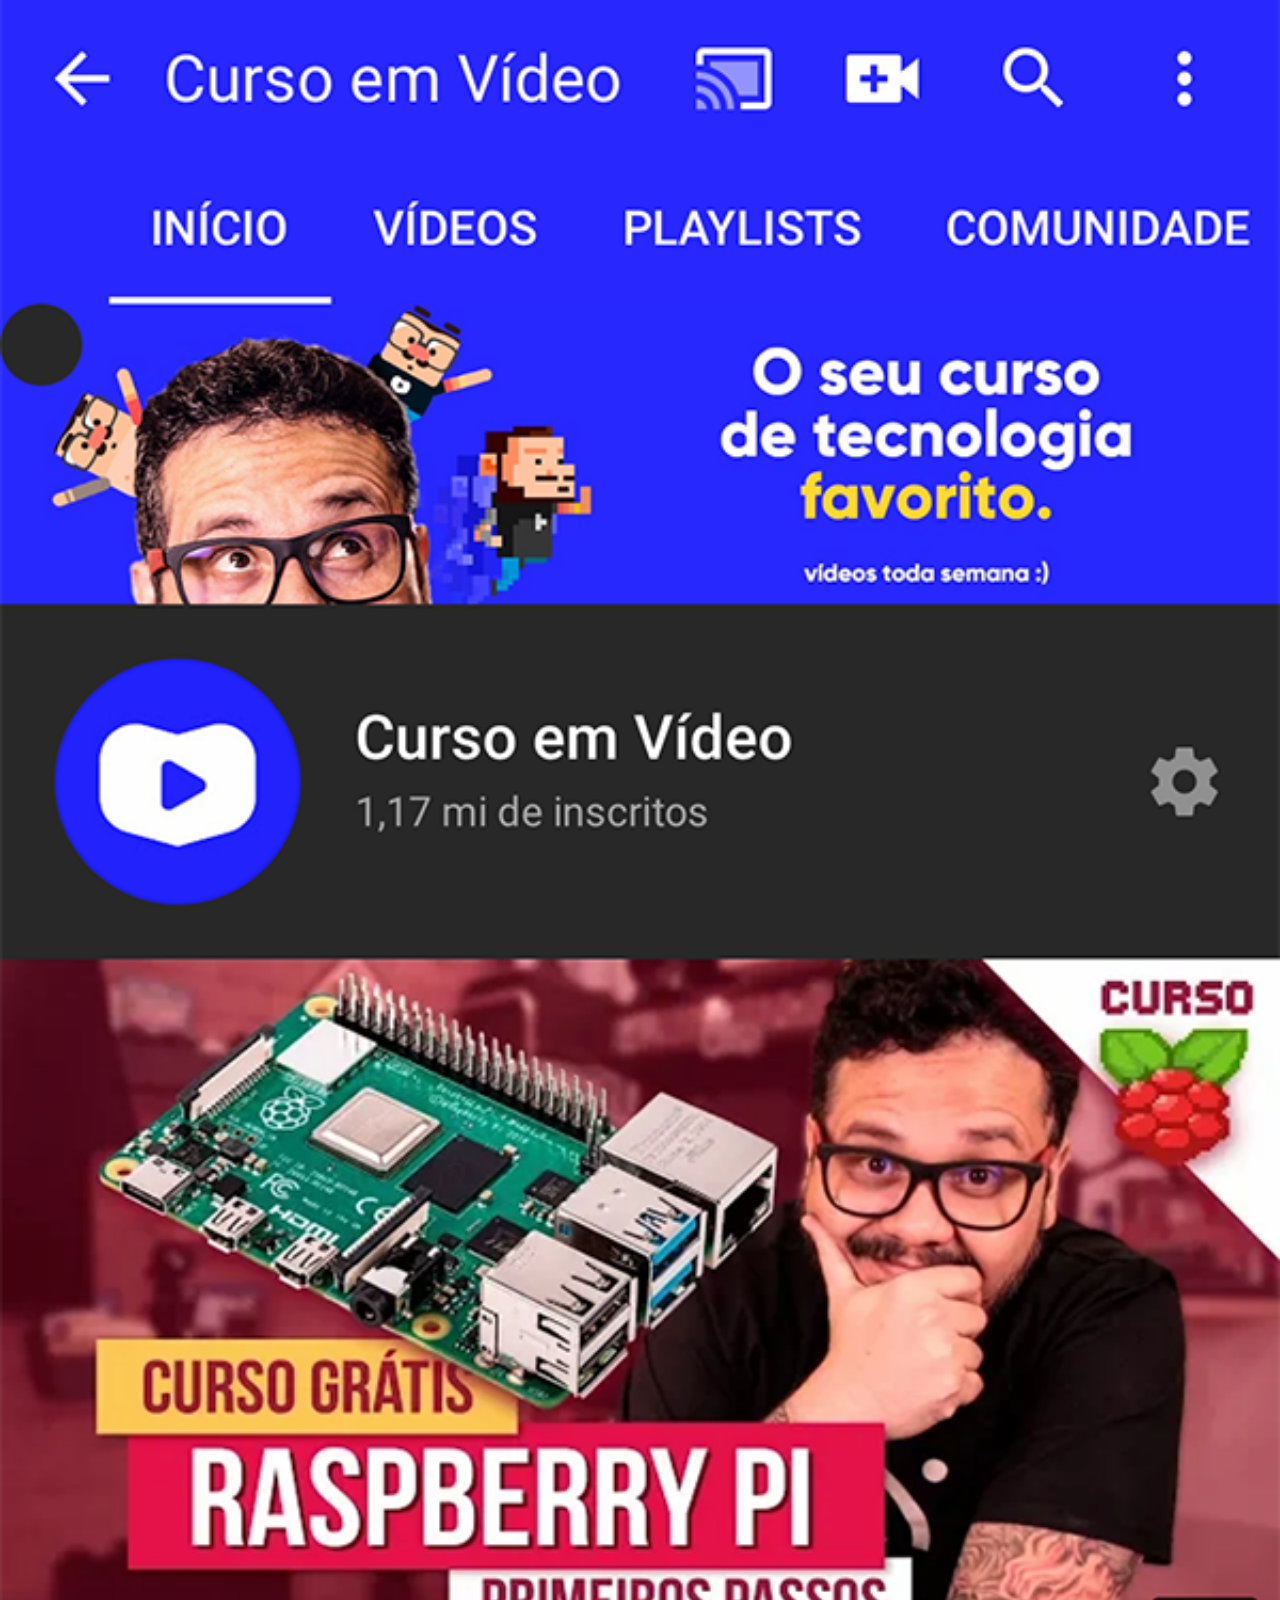
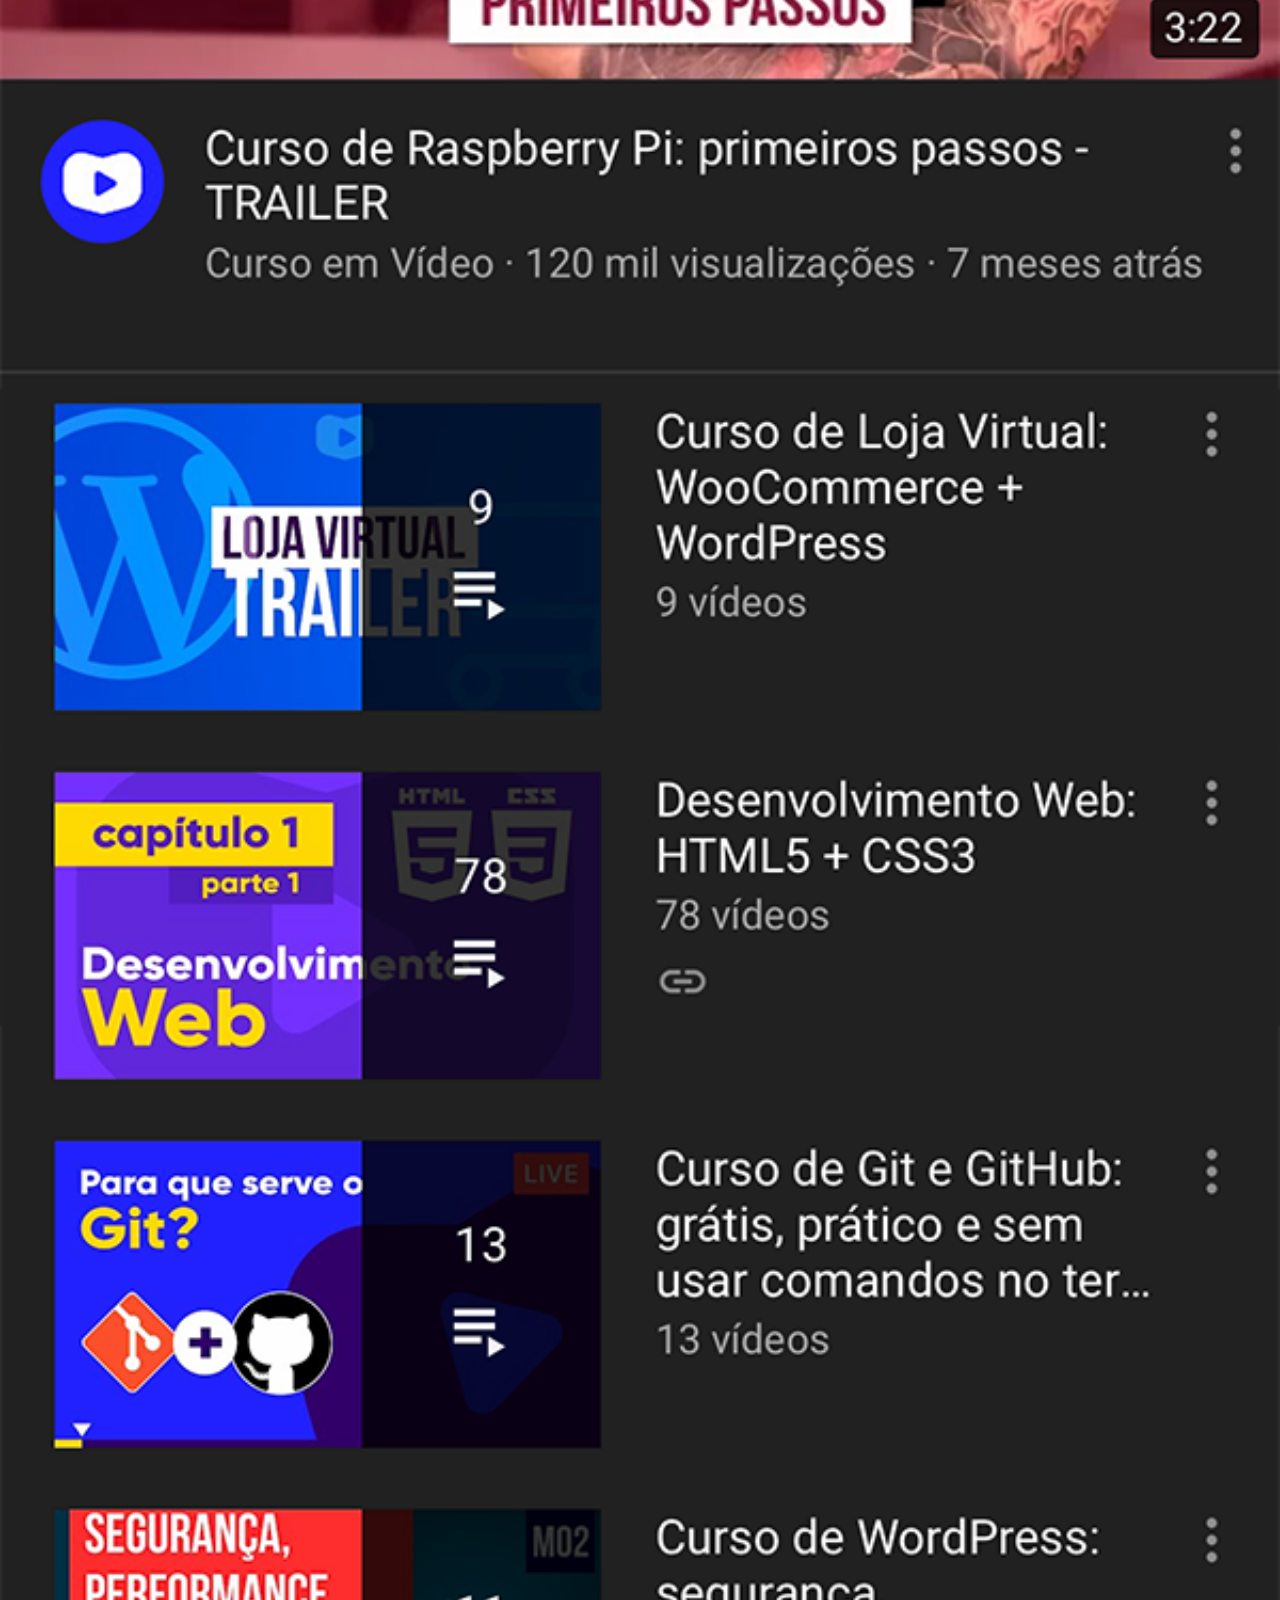
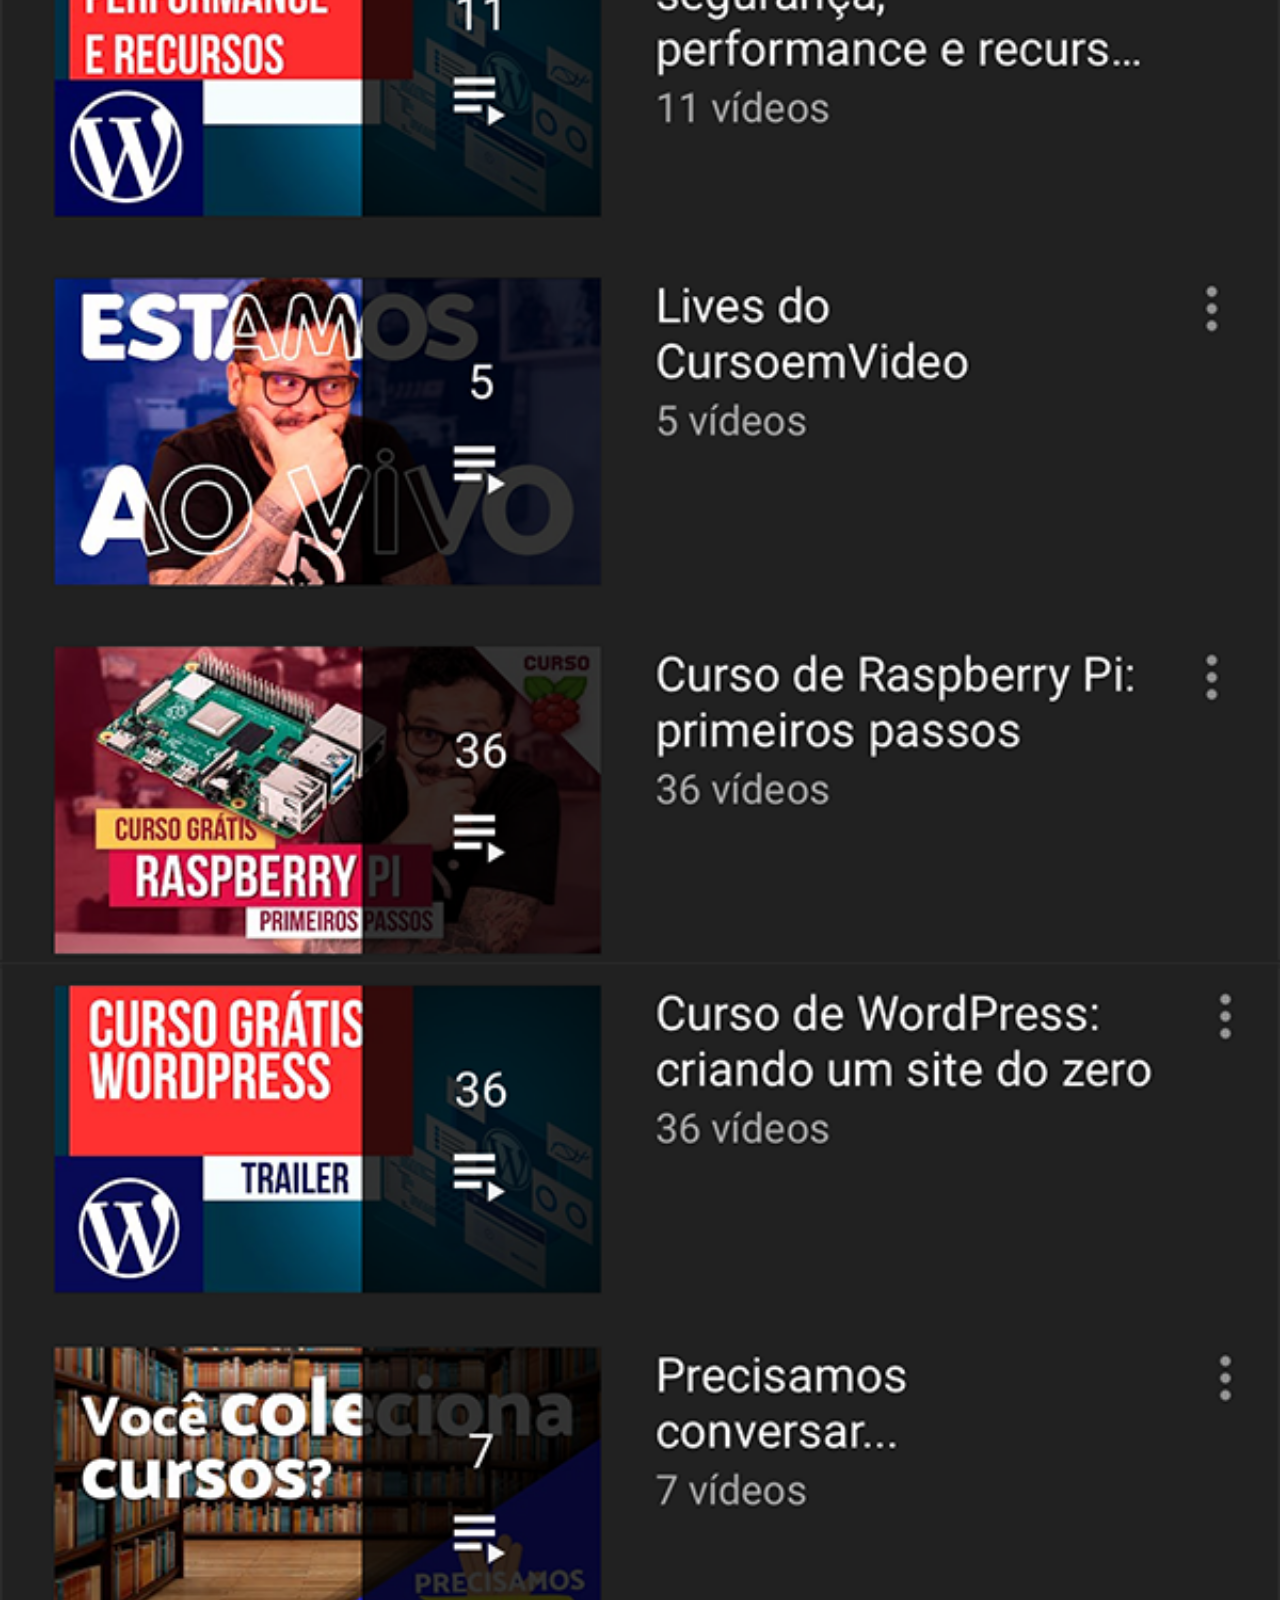
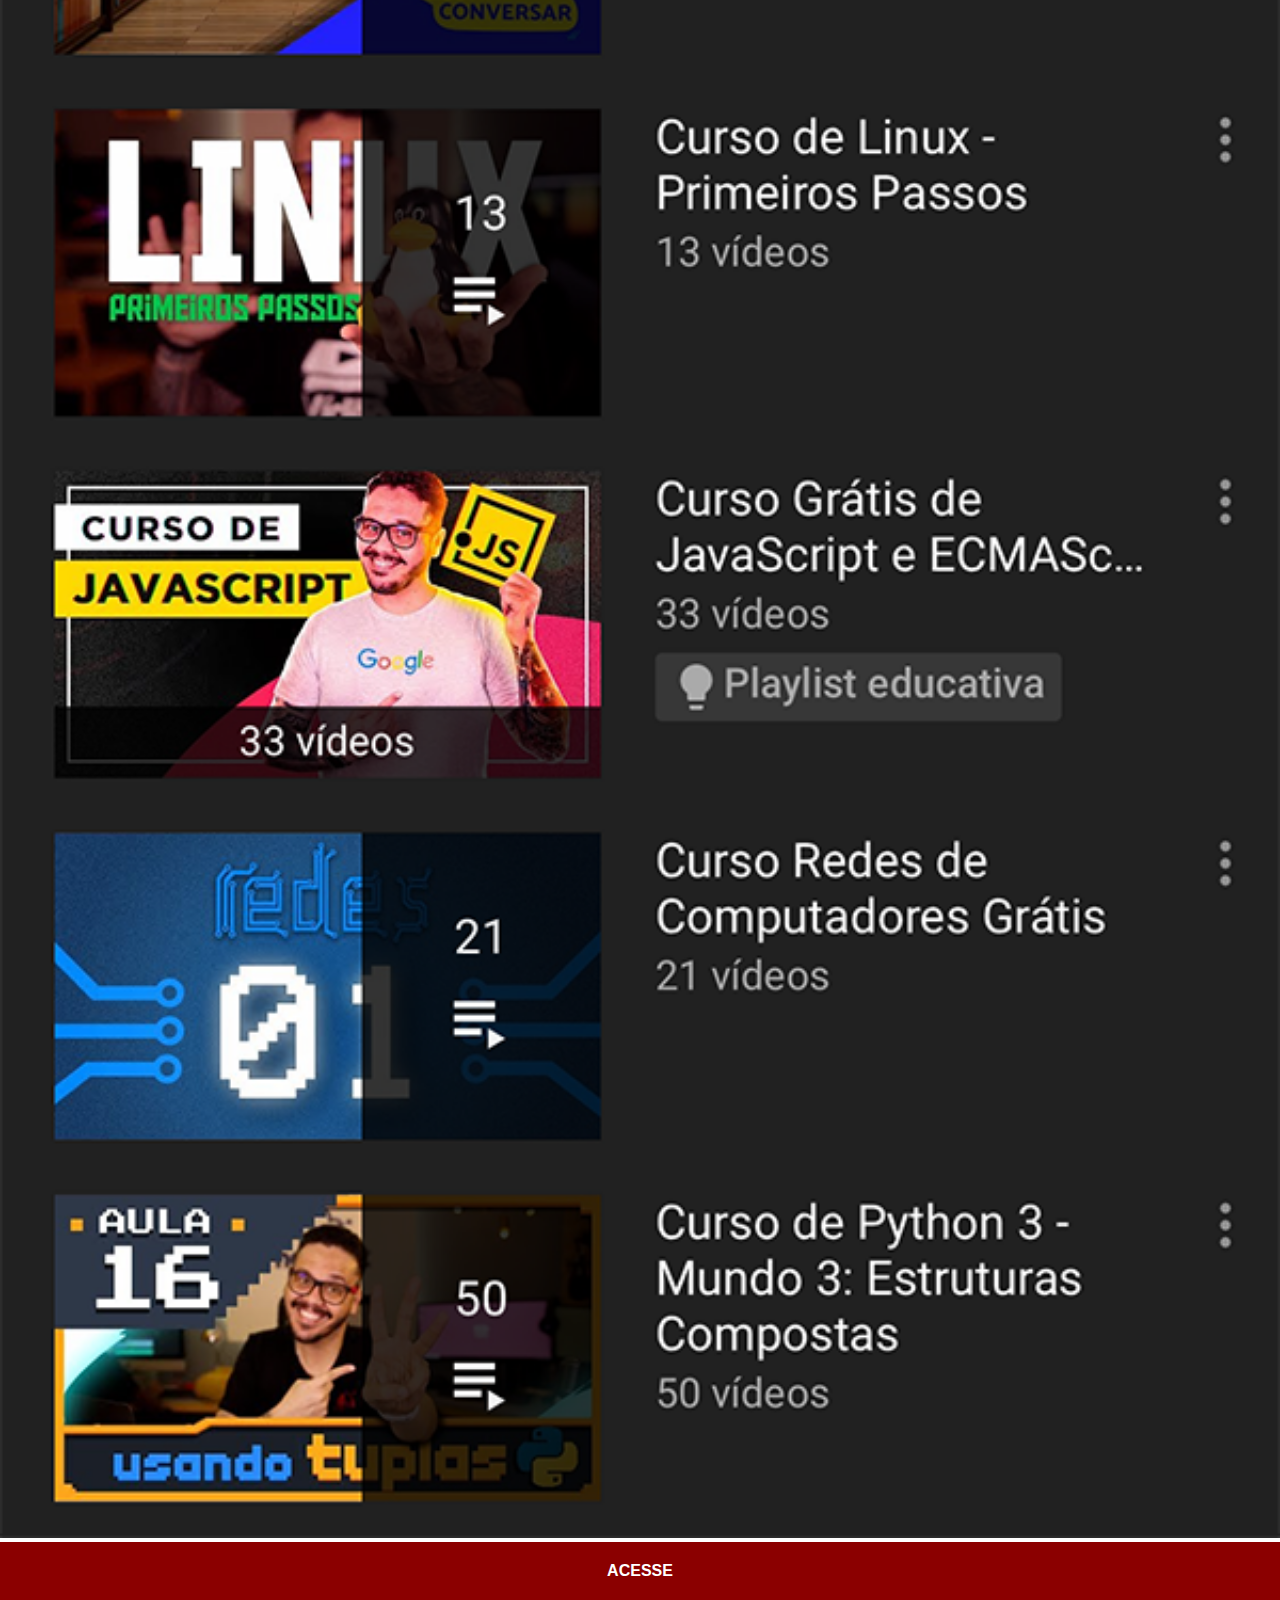
==== youtube.html @ 6d0855b7 "att" ====
<!DOCTYPE html>
<html lang="pt-br">
<head>
    <meta charset="UTF-8">
    <meta http-equiv="X-UA-Compatible" content="IE=edge">
    <meta name="viewport" content="width=device-width, initial-scale=1.0">
    <title>Youtube</title>
    <link rel="stylesheet" href="estilos/social.css">
</head>
<body>
    <img src="imagens/tela-youtube.png" alt="YouTube">
    <a href="https://www.youtube.com/user/yurif24/videos" target="_blank">ACESSE</a>
</body>
</html>
---- estilos/social.css ----
@charset "UTF-8";

*{
    margin: 0px;
    padding: 0px;
    font-family: Arial, Helvetica, sans-serif;
}

::-webkit-scrollbar{
    width: 0px;
    height: 0px;
}
img{
    width: 100vw;
}

a{
    display: block;
    background-color: darkred;
    color: white;
    padding: 20px;
    text-align: center;
    font-weight: bolder;
    text-decoration: none;
}

a:hover{
    background-color: rgba(255, 0, 0, 0.753);
}
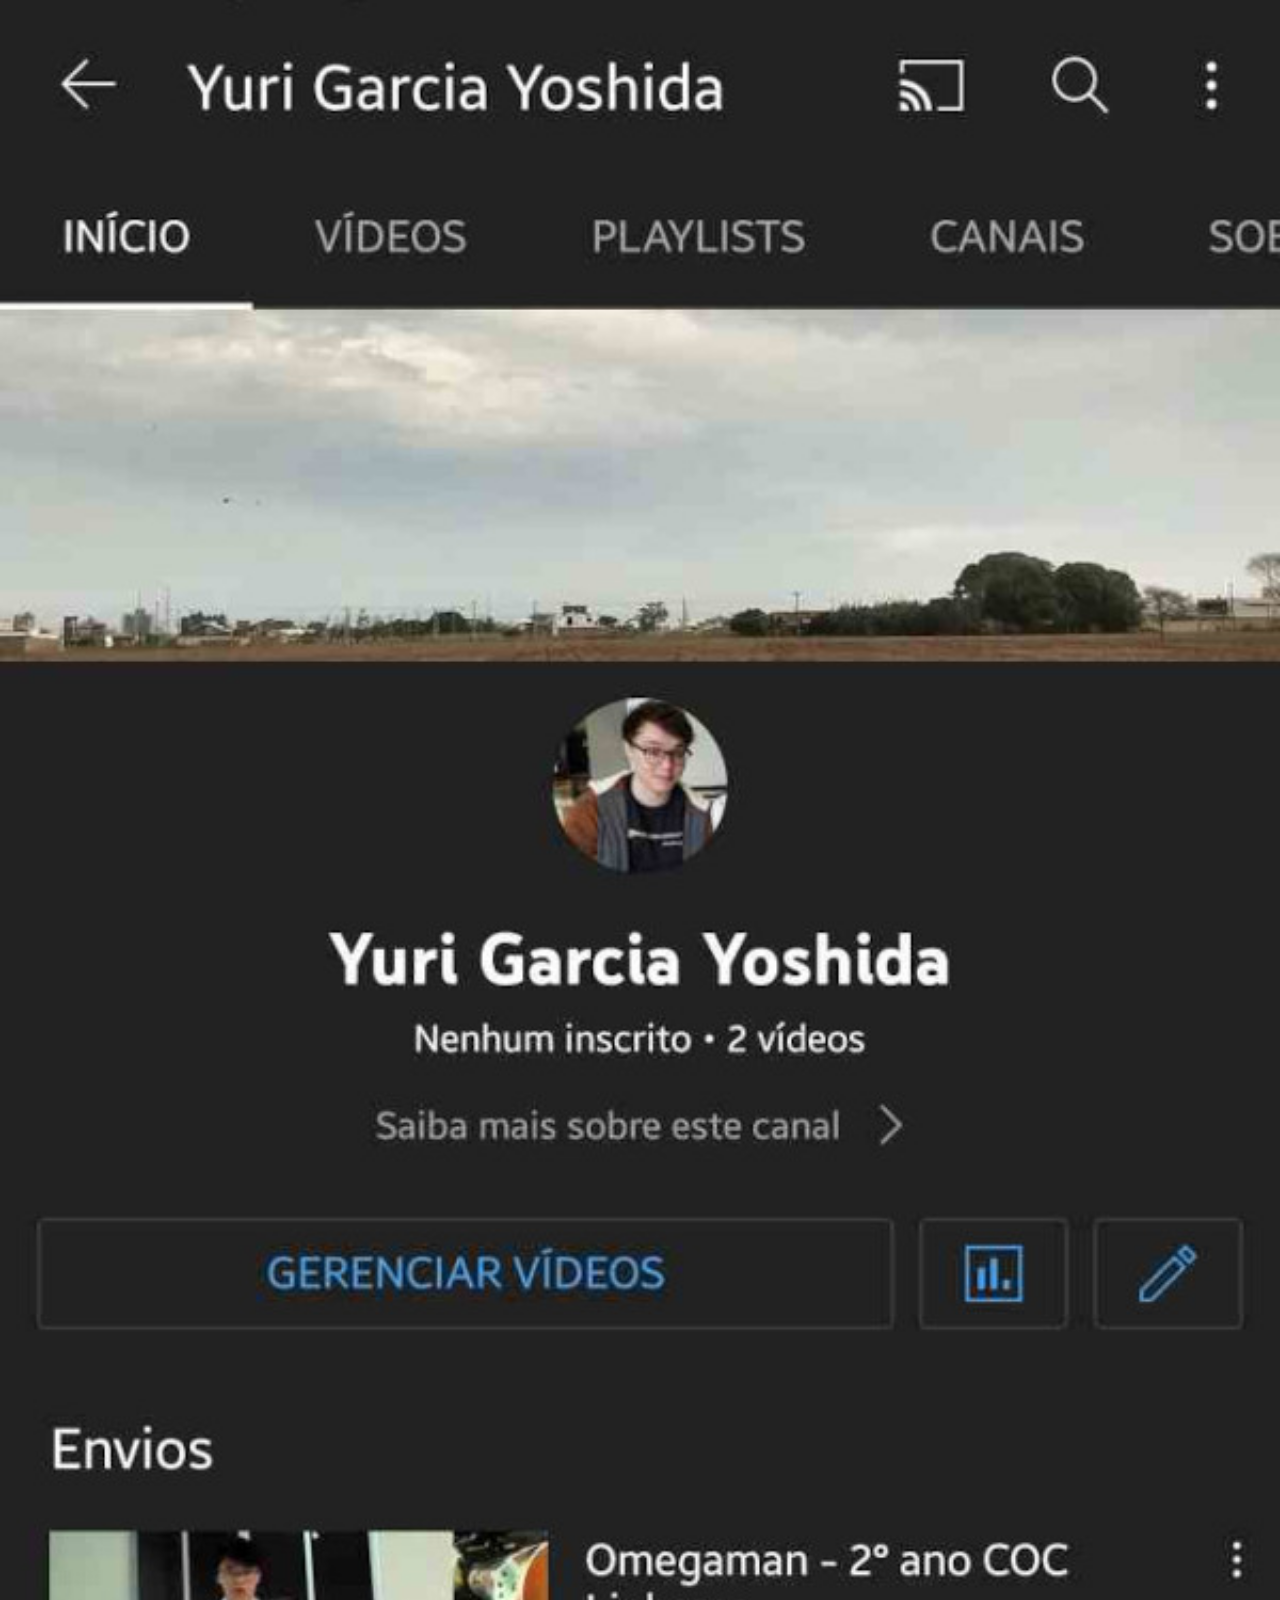
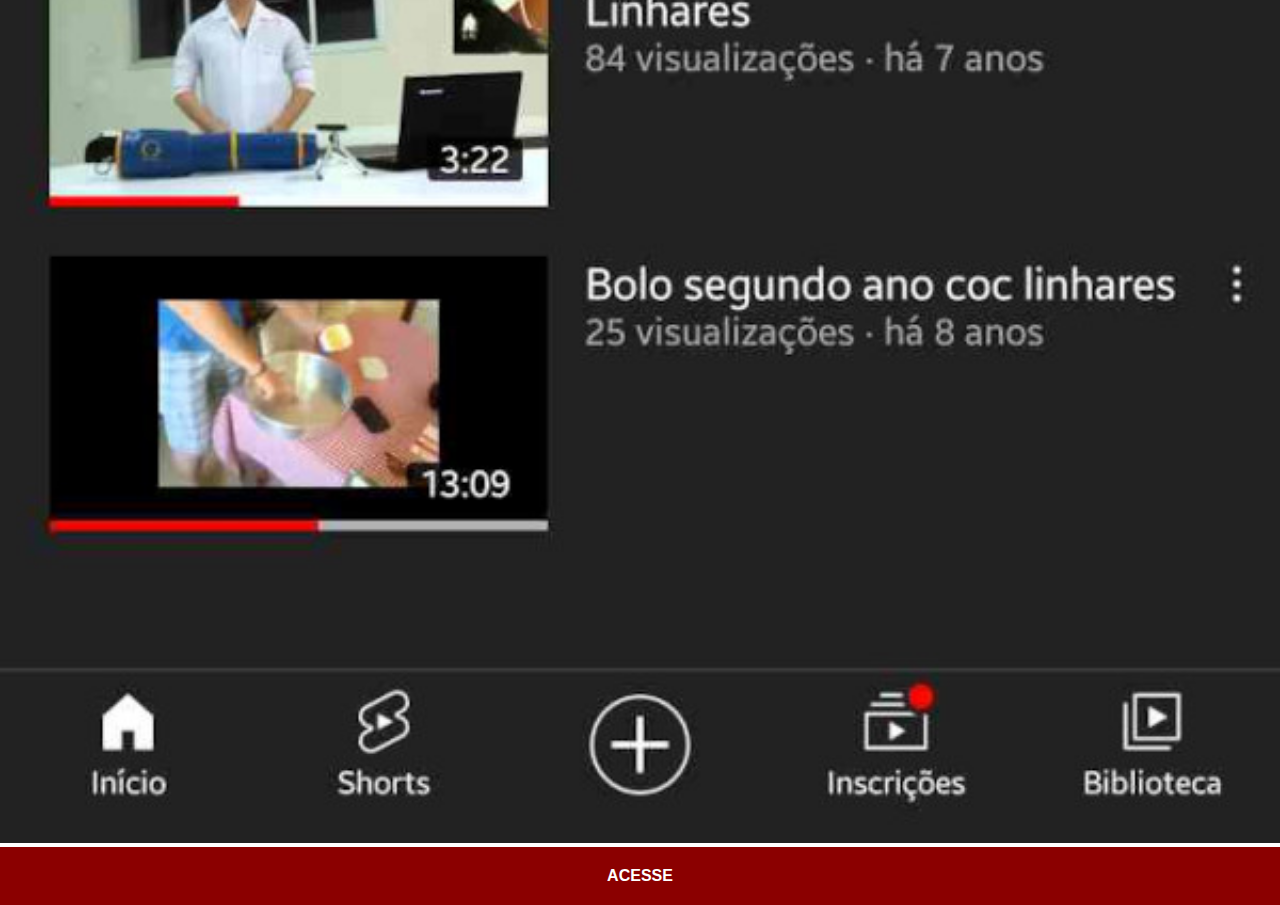
==== commit ee104758: "termino" ====
--- a/youtube.html
+++ b/youtube.html
@@ -8,7 +8,7 @@
     <link rel="stylesheet" href="estilos/social.css">
 </head>
 <body>
-    <img src="imagens/tela-youtube.png" alt="YouTube">
+    <img src="imagens/tela-youtube.jpg" alt="YouTube">
     <a href="https://www.youtube.com/user/yurif24/videos" target="_blank">ACESSE</a>
 </body>
 </html>